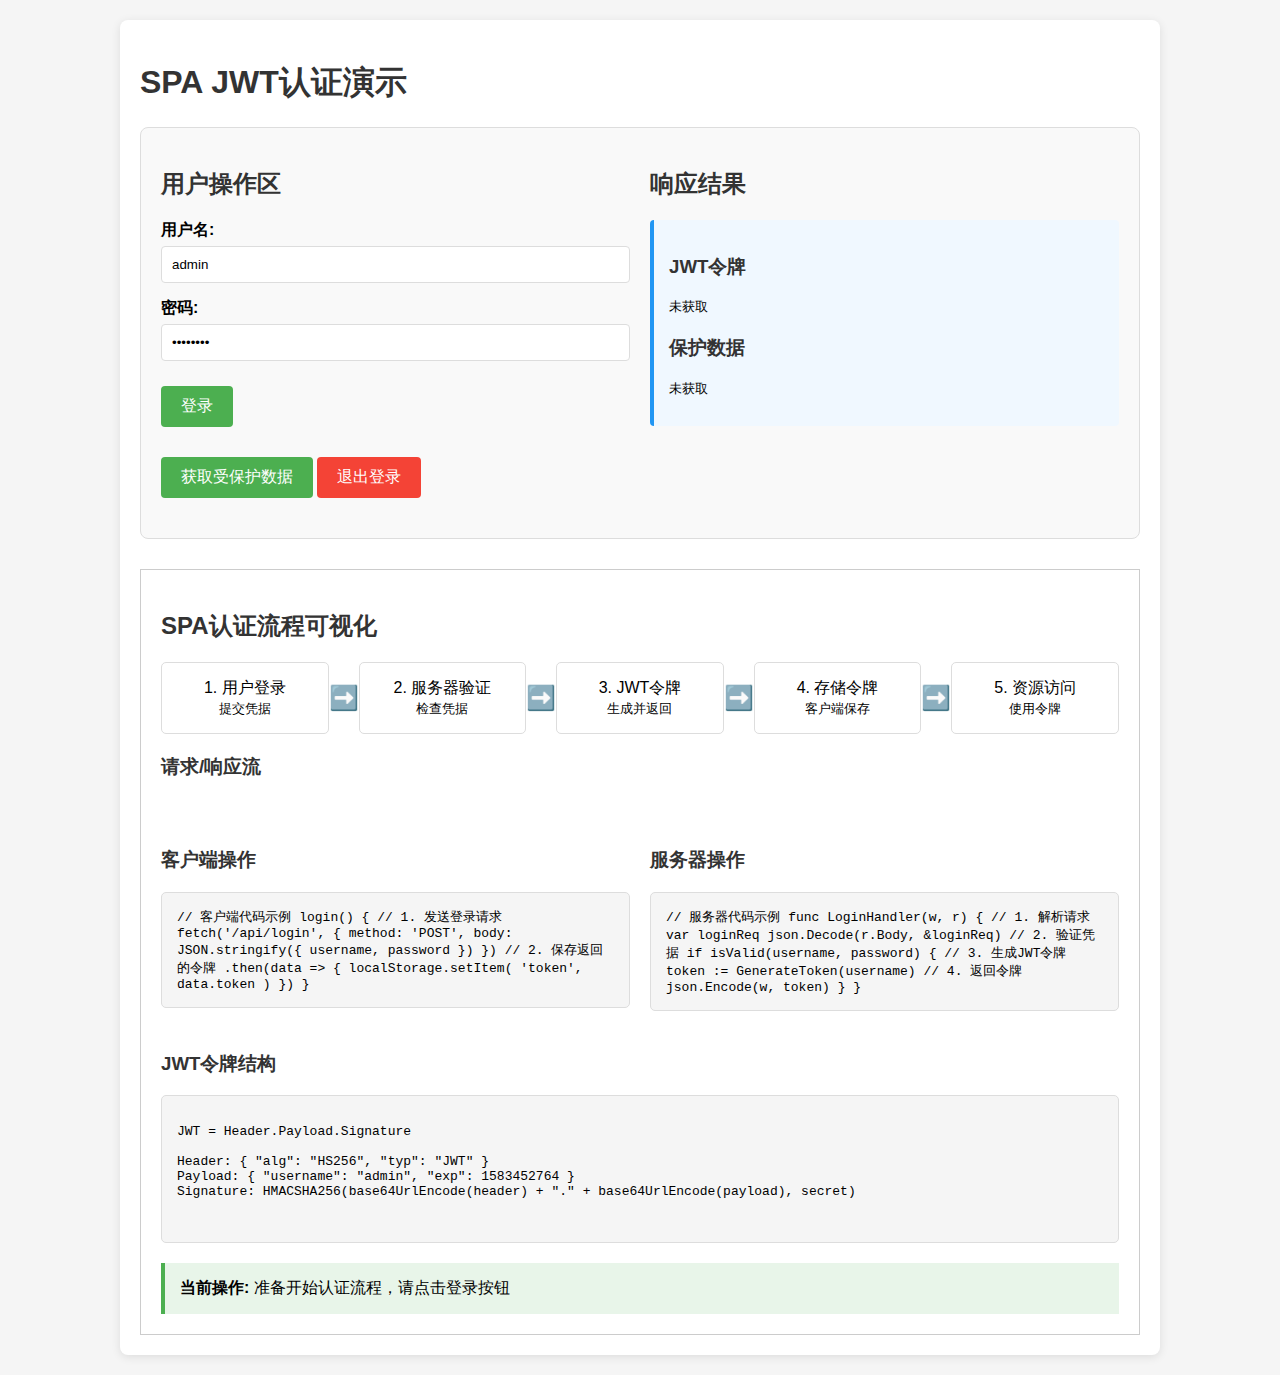
==== client/index.html @ 000b2f27 "readme" ====
<!DOCTYPE html>
<html lang="zh">

<head>
    <meta charset="UTF-8">
    <meta name="viewport" content="width=device-width, initial-scale=1.0">
    <title>SPA 认证演示</title>
    <style>
        body {
            font-family: 'Microsoft YaHei', Arial, sans-serif;
            margin: 0;
            padding: 20px;
            background-color: #f5f5f5;
        }

        .container {
            max-width: 1000px;
            margin: 0 auto;
            background: white;
            padding: 20px;
            border-radius: 8px;
            box-shadow: 0 2px 10px rgba(0, 0, 0, 0.1);
        }

        h1,
        h2,
        h3 {
            color: #333;
        }

        .login-container {
            display: flex;
            margin-bottom: 30px;
            padding: 20px;
            background-color: #f9f9f9;
            border-radius: 8px;
            border: 1px solid #ddd;
        }

        .form-group {
            margin-bottom: 15px;
        }

        label {
            display: block;
            margin-bottom: 5px;
            font-weight: bold;
        }

        input {
            padding: 10px;
            width: 100%;
            border: 1px solid #ddd;
            border-radius: 4px;
            box-sizing: border-box;
        }

        button {
            padding: 10px 20px;
            background-color: #4CAF50;
            color: white;
            border: none;
            border-radius: 4px;
            cursor: pointer;
            font-size: 16px;
            margin-top: 10px;
        }

        button:hover {
            background-color: #45a049;
        }

        .response-container {
            margin-top: 20px;
            padding: 15px;
            background-color: #f0f8ff;
            border-left: 4px solid #2196F3;
            border-radius: 4px;
        }

        pre {
            white-space: pre-wrap;
            word-wrap: break-word;
        }

        .flow-container {
            margin-top: 30px;
            border: 1px solid #ccc;
            padding: 20px;
            background-color: #fff;
        }

        .flow-diagram {
            display: flex;
            align-items: center;
            justify-content: space-between;
            margin-bottom: 20px;
        }

        .flow-step {
            padding: 15px;
            border: 1px solid #ddd;
            border-radius: 5px;
            width: 18%;
            text-align: center;
            transition: all 0.3s ease;
        }

        .flow-step.active {
            background-color: #4CAF50;
            color: white;
            box-shadow: 0 4px 8px rgba(0, 0, 0, 0.1);
            transform: translateY(-5px);
        }

        .flow-arrow {
            font-size: 24px;
        }

        .code-block {
            background-color: #f5f5f5;
            border: 1px solid #ddd;
            border-radius: 5px;
            padding: 15px;
            font-family: monospace;
            overflow: auto;
            max-height: 300px;
            margin-bottom: 20px;
        }

        .request-animation {
            height: 5px;
            background-color: #2196F3;
            width: 0;
            transition: width 0.5s;
        }

        .response-animation {
            height: 5px;
            background-color: #4CAF50;
            width: 0;
            transition: width 0.5s;
        }
    </style>
</head>

<body>
    <div class="container">
        <h1>SPA JWT认证演示</h1>

        <div class="login-container">
            <div style="flex: 1;">
                <h2>用户操作区</h2>
                <form id="loginForm" onsubmit="return login()">
                    <div class="form-group">
                        <label for="username">用户名:</label>
                        <input type="text" id="username" value="admin">
                    </div>
                    <div class="form-group">
                        <label for="password">密码:</label>
                        <input type="password" id="password" value="password">
                    </div>
                    <button type="submit">登录</button>
                </form>

                <div style="margin-top: 20px;">
                    <button type="button" onclick="fetchData()">获取受保护数据</button>
                    <button type="button" onclick="logout()" style="background-color: #f44336;">退出登录</button>
                </div>

                <div id="message" style="margin-top: 20px; color: red;"></div>
            </div>

            <div style="flex: 1; margin-left: 20px;">
                <h2>响应结果</h2>
                <div class="response-container">
                    <h3>JWT令牌</h3>
                    <pre id="token">未获取</pre>

                    <h3>保护数据</h3>
                    <pre id="data">未获取</pre>
                </div>
            </div>
        </div>

        <!-- 可视化流程部分 -->
        <div class="flow-container">
            <h2>SPA认证流程可视化</h2>

            <div class="flow-diagram">
                <div id="step-login" class="flow-step">
                    1. 用户登录<br><small>提交凭据</small>
                </div>
                <div class="flow-arrow">➡️</div>
                <div id="step-verify" class="flow-step">
                    2. 服务器验证<br><small>检查凭据</small>
                </div>
                <div class="flow-arrow">➡️</div>
                <div id="step-token" class="flow-step">
                    3. JWT令牌<br><small>生成并返回</small>
                </div>
                <div class="flow-arrow">➡️</div>
                <div id="step-store" class="flow-step">
                    4. 存储令牌<br><small>客户端保存</small>
                </div>
                <div class="flow-arrow">➡️</div>
                <div id="step-access" class="flow-step">
                    5. 资源访问<br><small>使用令牌</small>
                </div>
            </div>

            <h3>请求/响应流</h3>
            <div id="request-animation" class="request-animation"></div>
            <div id="response-animation" class="response-animation"></div>

            <div style="display: flex; margin: 20px 0;">
                <div style="flex: 1; margin-right: 10px;">
                    <h3>客户端操作</h3>
                    <div id="client-code" class="code-block">
                        // 客户端代码示例
                        login() {
                        // 1. 发送登录请求
                        fetch('/api/login', {
                        method: 'POST',
                        body: JSON.stringify({
                        username, password
                        })
                        })

                        // 2. 保存返回的令牌
                        .then(data => {
                        localStorage.setItem(
                        'token', data.token
                        )
                        })
                        }
                    </div>
                </div>

                <div style="flex: 1; margin-left: 10px;">
                    <h3>服务器操作</h3>
                    <div id="server-code" class="code-block">
                        // 服务器代码示例
                        func LoginHandler(w, r) {
                        // 1. 解析请求
                        var loginReq
                        json.Decode(r.Body, &loginReq)

                        // 2. 验证凭据
                        if isValid(username, password) {
                        // 3. 生成JWT令牌
                        token := GenerateToken(username)

                        // 4. 返回令牌
                        json.Encode(w, token)
                        }
                        }
                    </div>
                </div>
            </div>

            <h3>JWT令牌结构</h3>
            <div class="code-block">
                <pre id="jwt-structure">
JWT = Header.Payload.Signature

Header: { "alg": "HS256", "typ": "JWT" }
Payload: { "username": "admin", "exp": 1583452764 }
Signature: HMACSHA256(base64UrlEncode(header) + "." + base64UrlEncode(payload), secret)
                </pre>
            </div>

            <div id="current-operation"
                style="background-color: #e8f5e9; padding: 15px; border-left: 4px solid #4CAF50; margin-top: 20px;">
                <strong>当前操作:</strong> <span id="operation-text">准备开始认证流程</span>
            </div>
        </div>
    </div>

    <script>
        // 检查是否已登录
        function checkLoginStatus() {
            const token = localStorage.getItem('token');
            if (token) {
                document.getElementById('token').textContent = token;
                updateOperation('已登录，可以获取受保护数据');
            }
        }

        // 登出功能
        function logout() {
            localStorage.removeItem('token');
            document.getElementById('token').textContent = '未获取';
            document.getElementById('data').textContent = '未获取';
            document.getElementById('message').textContent = '已退出登录';
            updateOperation('已退出登录，需要重新认证');
            resetAllSteps();
        }

        function resetAllSteps() {
            const steps = ['step-login', 'step-verify', 'step-token', 'step-store', 'step-access'];
            steps.forEach(step => {
                document.getElementById(step).className = 'flow-step';
            });
        }

        // 高亮当前步骤
        function highlightStep(stepId) {
            const steps = ['step-login', 'step-verify', 'step-token', 'step-store', 'step-access'];

            // 重置所有步骤
            steps.forEach(step => {
                document.getElementById(step).className = 'flow-step';
            });

            // 高亮指定步骤
            document.getElementById(stepId).className = 'flow-step active';
        }

        // 更新操作文本
        function updateOperation(text) {
            document.getElementById('operation-text').textContent = text;
        }

        // 动画展示请求和响应
        function animateRequest() {
            const req = document.getElementById('request-animation');
            req.style.width = '0';
            setTimeout(() => {
                req.style.width = '100%';
            }, 10);
        }

        function animateResponse() {
            const res = document.getElementById('response-animation');
            res.style.width = '0';
            setTimeout(() => {
                res.style.width = '100%';
            }, 10);
        }

        // 更新客户端代码高亮
        function updateClientCode(step) {
            const codeMap = {
                login: `// 客户端代码 - 登录请求
fetch('/api/login', {
  method: 'POST',
  headers: {'Content-Type': 'application/json'},
  body: JSON.stringify({ 
    username: '${document.getElementById('username').value}',
    password: '******'
  })
})`,
                saveToken: `// 客户端代码 - 保存令牌
.then(response => response.json())
.then(data => {
  // 保存令牌到本地存储
  localStorage.setItem('token', data.token);
  console.log('令牌已保存');
})`,
                fetchData: `// 客户端代码 - 使用令牌访问资源
const token = localStorage.getItem('token');

fetch('/api/data', {
  headers: {
    'Authorization': 'Bearer ' + token
  }
})
.then(response => response.json())
.then(data => {
  console.log('接收到受保护数据:', data);
})`
            };

            document.getElementById('client-code').innerHTML = codeMap[step] || '';
        }

        // 更新服务器代码高亮
        function updateServerCode(step) {
            const codeMap = {
                verify: `// 服务器代码 - 处理登录请求
func LoginHandler(w http.ResponseWriter, r *http.Request) {
  var loginReq LoginRequest
  json.Decoder(r.Body).Decode(&loginReq)
  
  // 验证用户名和密码
  if loginReq.Username == "admin" && 
     loginReq.Password == "password" {
    // 验证成功...
  }
}`,
                generateToken: `// 服务器代码 - 生成JWT令牌
token, err := auth.GenerateToken(loginReq.Username)
if err != nil {
  http.Error(w, "生成令牌失败", 500)
  return
}

// 返回令牌给客户端
response := LoginResponse{Token: token}
json.NewEncoder(w).Encode(response)`,
                validateToken: `// 服务器代码 - 验证令牌
func GetDataHandler(w http.ResponseWriter, r *http.Request) {
  // 从请求头获取令牌
  token := r.Header.Get("Authorization")
  token = strings.TrimPrefix(token, "Bearer ")
  
  // 验证令牌
  claims, err := auth.ValidateToken(token)
  if err != nil {
    http.Error(w, "Unauthorized", 401)
    return
  }
  
  // 返回受保护数据
  response := DataResponse{
    Message: "这是受保护的数据",
    Username: claims.Username
  }
  json.NewEncoder(w).Encode(response)
}`
            };

            document.getElementById('server-code').innerHTML = codeMap[step] || '';
        }

        // 更新JWT结构
        function updateJwtStructure(token) {
            if (!token) {
                document.getElementById('jwt-structure').textContent = `
JWT = Header.Payload.Signature

Header: { "alg": "HS256", "typ": "JWT" }
Payload: { "username": "admin", "exp": 1583452764 }
Signature: HMACSHA256(base64UrlEncode(header) + "." + base64UrlEncode(payload), secret)
                `;
                return;
            }

            const parts = token.split('.');
            if (parts.length !== 3) {
                return;
            }

            try {
                const header = JSON.parse(atob(parts[0]));
                const payload = JSON.parse(atob(parts[1]));

                document.getElementById('jwt-structure').textContent = `
JWT = ${parts[0].substr(0, 10)}...${parts[0].substr(-5)}.${parts[1].substr(0, 10)}...${parts[1].substr(-5)}.${parts[2].substr(0, 10)}...${parts[2].substr(-5)}

Header: ${JSON.stringify(header, null, 2)}

Payload: ${JSON.stringify(payload, null, 2)}

Signature: HMACSHA256(base64UrlEncode(header) + "." + base64UrlEncode(payload), secret)
                `;
            } catch (e) {
                console.error('Error parsing JWT:', e);
            }
        }

        // 登录函数
        function login() {
            const username = document.getElementById('username').value;
            const password = document.getElementById('password').value;
            document.getElementById('message').textContent = '';

            // 1. 高亮登录步骤
            highlightStep('step-login');
            updateOperation('发送登录请求中...');
            updateClientCode('login');

            // 显示请求动画
            animateRequest();

            fetch('/api/login', {
                method: 'POST',
                headers: {
                    'Content-Type': 'application/json'
                },
                body: JSON.stringify({ username, password })
            })
                .then(response => {
                    if (!response.ok) {
                        throw new Error('登录失败：' + response.status);
                    }
                    // 2. 高亮验证步骤
                    highlightStep('step-verify');
                    updateOperation('服务器验证用户名和密码...');
                    updateServerCode('verify');
                    return response.json();
                })
                .then(data => {
                    // 3. 高亮令牌步骤
                    highlightStep('step-token');
                    updateOperation('服务器已生成JWT令牌并返回');
                    updateServerCode('generateToken');

                    // 显示响应动画
                    animateResponse();

                    // 4. 高亮存储步骤
                    setTimeout(() => {
                        document.getElementById('token').textContent = data.token;
                        localStorage.setItem('token', data.token);
                        highlightStep('step-store');
                        updateOperation('客户端存储令牌到本地存储');
                        updateClientCode('saveToken');
                        updateJwtStructure(data.token);
                    }, 1000);
                })
                .catch(error => {
                    document.getElementById('message').textContent = error;
                    updateOperation('登录失败: ' + error);
                    console.error('登录错误:', error);
                });

            return false; // 防止表单默认提交
        }

        // 获取保护数据函数
        function fetchData() {
            document.getElementById('message').textContent = '';
            const token = localStorage.getItem('token');
            if (!token) {
                document.getElementById('data').textContent = '请先登录';
                document.getElementById('message').textContent = '请先登录获取令牌';
                updateOperation('错误: 没有令牌，请先登录');
                return;
            }

            // 5. 高亮访问步骤
            highlightStep('step-access');
            updateOperation('使用令牌请求受保护资源...');
            updateClientCode('fetchData');

            // 显示请求动画
            animateRequest();

            fetch('/api/data', {
                headers: {
                    'Authorization': 'Bearer ' + token
                }
            })
                .then(response => {
                    if (!response.ok) {
                        throw new Error('获取数据失败：' + response.status);
                    }
                    updateServerCode('validateToken');
                    return response.json();
                })
                .then(data => {
                    document.getElementById('data').textContent = JSON.stringify(data, null, 2);

                    // 显示响应动画
                    animateResponse();
                    updateOperation('成功获取受保护数据');
                })
                .catch(error => {
                    document.getElementById('data').textContent = '获取数据失败';
                    document.getElementById('message').textContent = error;
                    updateOperation('获取数据失败: ' + error);
                    console.error('获取数据错误:', error);
                });
        }

        // 初始化
        document.addEventListener('DOMContentLoaded', function () {
            updateOperation('准备开始认证流程，请点击登录按钮');
            checkLoginStatus();
        });
    </script>
</body>

</html>
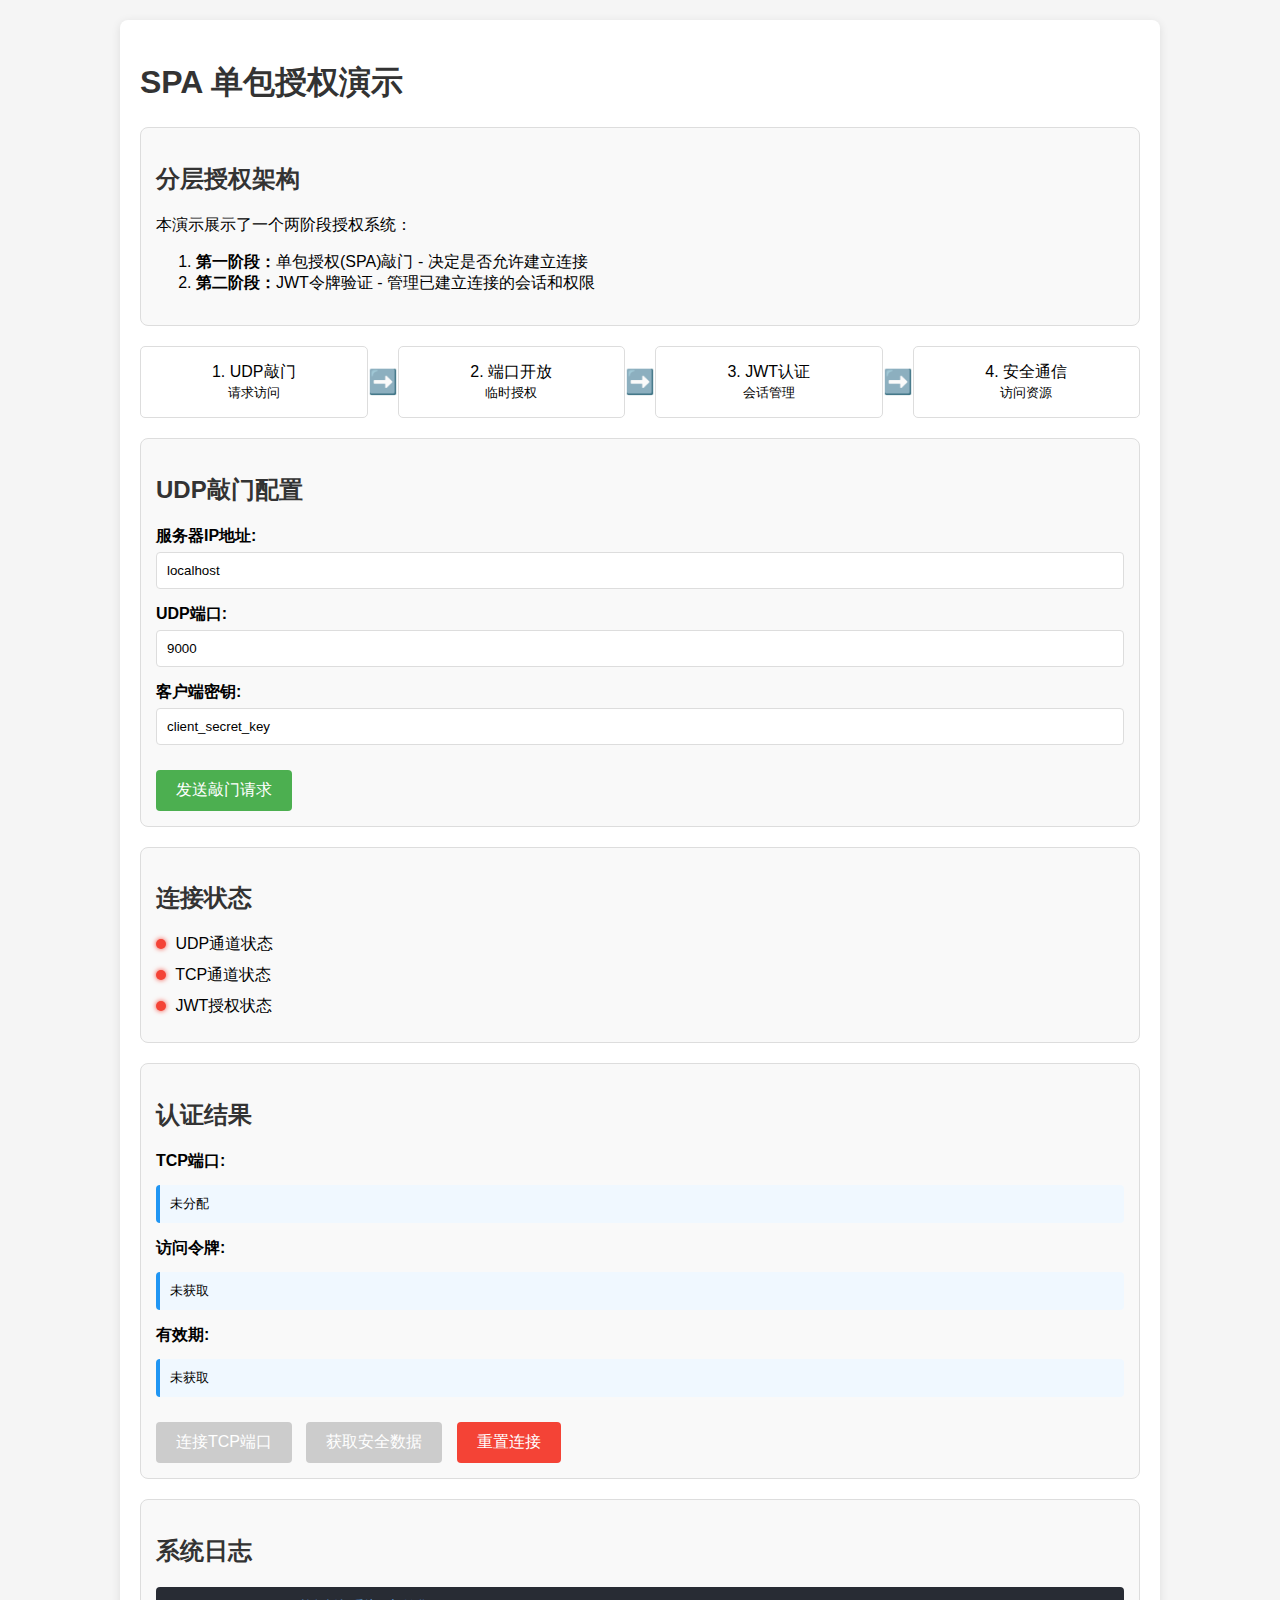
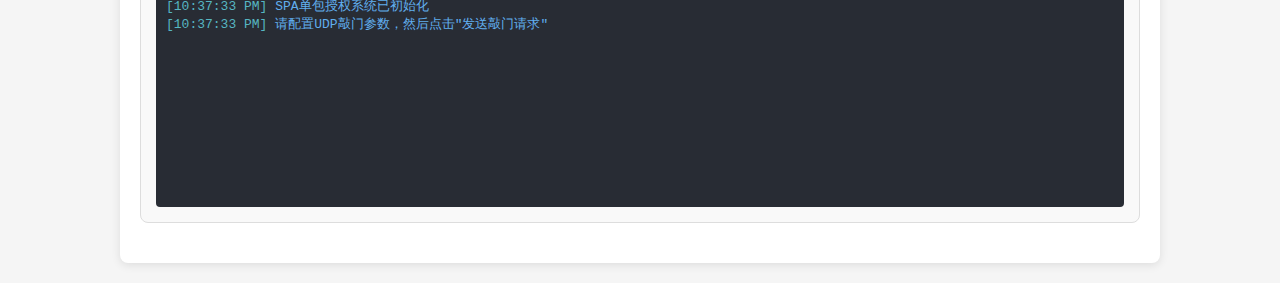
==== commit 51231262: "修改结构" ====
--- a/client/index.html
+++ b/client/index.html
@@ -1,576 +1,462 @@
-<!DOCTYPE html>
-<html lang="zh">
-
-<head>
-    <meta charset="UTF-8">
-    <meta name="viewport" content="width=device-width, initial-scale=1.0">
-    <title>SPA 认证演示</title>
-    <style>
-        body {
-            font-family: 'Microsoft YaHei', Arial, sans-serif;
-            margin: 0;
-            padding: 20px;
-            background-color: #f5f5f5;
-        }
-
-        .container {
-            max-width: 1000px;
-            margin: 0 auto;
-            background: white;
-            padding: 20px;
-            border-radius: 8px;
-            box-shadow: 0 2px 10px rgba(0, 0, 0, 0.1);
-        }
-
-        h1,
-        h2,
-        h3 {
-            color: #333;
-        }
-
-        .login-container {
-            display: flex;
-            margin-bottom: 30px;
-            padding: 20px;
-            background-color: #f9f9f9;
-            border-radius: 8px;
-            border: 1px solid #ddd;
-        }
-
-        .form-group {
-            margin-bottom: 15px;
-        }
-
-        label {
-            display: block;
-            margin-bottom: 5px;
-            font-weight: bold;
-        }
-
-        input {
-            padding: 10px;
-            width: 100%;
-            border: 1px solid #ddd;
-            border-radius: 4px;
-            box-sizing: border-box;
-        }
-
-        button {
-            padding: 10px 20px;
-            background-color: #4CAF50;
-            color: white;
-            border: none;
-            border-radius: 4px;
-            cursor: pointer;
-            font-size: 16px;
-            margin-top: 10px;
-        }
-
-        button:hover {
-            background-color: #45a049;
-        }
-
-        .response-container {
-            margin-top: 20px;
-            padding: 15px;
-            background-color: #f0f8ff;
-            border-left: 4px solid #2196F3;
-            border-radius: 4px;
-        }
-
-        pre {
-            white-space: pre-wrap;
-            word-wrap: break-word;
-        }
-
-        .flow-container {
-            margin-top: 30px;
-            border: 1px solid #ccc;
-            padding: 20px;
-            background-color: #fff;
-        }
-
-        .flow-diagram {
-            display: flex;
-            align-items: center;
-            justify-content: space-between;
-            margin-bottom: 20px;
-        }
-
-        .flow-step {
-            padding: 15px;
-            border: 1px solid #ddd;
-            border-radius: 5px;
-            width: 18%;
-            text-align: center;
-            transition: all 0.3s ease;
-        }
-
-        .flow-step.active {
-            background-color: #4CAF50;
-            color: white;
-            box-shadow: 0 4px 8px rgba(0, 0, 0, 0.1);
-            transform: translateY(-5px);
-        }
-
-        .flow-arrow {
-            font-size: 24px;
-        }
-
-        .code-block {
-            background-color: #f5f5f5;
-            border: 1px solid #ddd;
-            border-radius: 5px;
-            padding: 15px;
-            font-family: monospace;
-            overflow: auto;
-            max-height: 300px;
-            margin-bottom: 20px;
-        }
-
-        .request-animation {
-            height: 5px;
-            background-color: #2196F3;
-            width: 0;
-            transition: width 0.5s;
-        }
-
-        .response-animation {
-            height: 5px;
-            background-color: #4CAF50;
-            width: 0;
-            transition: width 0.5s;
-        }
-    </style>
-</head>
-
-<body>
-    <div class="container">
-        <h1>SPA JWT认证演示</h1>
-
-        <div class="login-container">
-            <div style="flex: 1;">
-                <h2>用户操作区</h2>
-                <form id="loginForm" onsubmit="return login()">
-                    <div class="form-group">
-                        <label for="username">用户名:</label>
-                        <input type="text" id="username" value="admin">
-                    </div>
-                    <div class="form-group">
-                        <label for="password">密码:</label>
-                        <input type="password" id="password" value="password">
-                    </div>
-                    <button type="submit">登录</button>
-                </form>
-
-                <div style="margin-top: 20px;">
-                    <button type="button" onclick="fetchData()">获取受保护数据</button>
-                    <button type="button" onclick="logout()" style="background-color: #f44336;">退出登录</button>
-                </div>
-
-                <div id="message" style="margin-top: 20px; color: red;"></div>
-            </div>
-
-            <div style="flex: 1; margin-left: 20px;">
-                <h2>响应结果</h2>
-                <div class="response-container">
-                    <h3>JWT令牌</h3>
-                    <pre id="token">未获取</pre>
-
-                    <h3>保护数据</h3>
-                    <pre id="data">未获取</pre>
-                </div>
-            </div>
-        </div>
-
-        <!-- 可视化流程部分 -->
-        <div class="flow-container">
-            <h2>SPA认证流程可视化</h2>
-
-            <div class="flow-diagram">
-                <div id="step-login" class="flow-step">
-                    1. 用户登录<br><small>提交凭据</small>
-                </div>
-                <div class="flow-arrow">➡️</div>
-                <div id="step-verify" class="flow-step">
-                    2. 服务器验证<br><small>检查凭据</small>
-                </div>
-                <div class="flow-arrow">➡️</div>
-                <div id="step-token" class="flow-step">
-                    3. JWT令牌<br><small>生成并返回</small>
-                </div>
-                <div class="flow-arrow">➡️</div>
-                <div id="step-store" class="flow-step">
-                    4. 存储令牌<br><small>客户端保存</small>
-                </div>
-                <div class="flow-arrow">➡️</div>
-                <div id="step-access" class="flow-step">
-                    5. 资源访问<br><small>使用令牌</small>
-                </div>
-            </div>
-
-            <h3>请求/响应流</h3>
-            <div id="request-animation" class="request-animation"></div>
-            <div id="response-animation" class="response-animation"></div>
-
-            <div style="display: flex; margin: 20px 0;">
-                <div style="flex: 1; margin-right: 10px;">
-                    <h3>客户端操作</h3>
-                    <div id="client-code" class="code-block">
-                        // 客户端代码示例
-                        login() {
-                        // 1. 发送登录请求
-                        fetch('/api/login', {
-                        method: 'POST',
-                        body: JSON.stringify({
-                        username, password
-                        })
-                        })
-
-                        // 2. 保存返回的令牌
-                        .then(data => {
-                        localStorage.setItem(
-                        'token', data.token
-                        )
-                        })
-                        }
-                    </div>
-                </div>
-
-                <div style="flex: 1; margin-left: 10px;">
-                    <h3>服务器操作</h3>
-                    <div id="server-code" class="code-block">
-                        // 服务器代码示例
-                        func LoginHandler(w, r) {
-                        // 1. 解析请求
-                        var loginReq
-                        json.Decode(r.Body, &loginReq)
-
-                        // 2. 验证凭据
-                        if isValid(username, password) {
-                        // 3. 生成JWT令牌
-                        token := GenerateToken(username)
-
-                        // 4. 返回令牌
-                        json.Encode(w, token)
-                        }
-                        }
-                    </div>
-                </div>
-            </div>
-
-            <h3>JWT令牌结构</h3>
-            <div class="code-block">
-                <pre id="jwt-structure">
-JWT = Header.Payload.Signature
-
-Header: { "alg": "HS256", "typ": "JWT" }
-Payload: { "username": "admin", "exp": 1583452764 }
-Signature: HMACSHA256(base64UrlEncode(header) + "." + base64UrlEncode(payload), secret)
-                </pre>
-            </div>
-
-            <div id="current-operation"
-                style="background-color: #e8f5e9; padding: 15px; border-left: 4px solid #4CAF50; margin-top: 20px;">
-                <strong>当前操作:</strong> <span id="operation-text">准备开始认证流程</span>
-            </div>
-        </div>
-    </div>
-
-    <script>
-        // 检查是否已登录
-        function checkLoginStatus() {
-            const token = localStorage.getItem('token');
-            if (token) {
-                document.getElementById('token').textContent = token;
-                updateOperation('已登录，可以获取受保护数据');
-            }
-        }
-
-        // 登出功能
-        function logout() {
-            localStorage.removeItem('token');
-            document.getElementById('token').textContent = '未获取';
-            document.getElementById('data').textContent = '未获取';
-            document.getElementById('message').textContent = '已退出登录';
-            updateOperation('已退出登录，需要重新认证');
-            resetAllSteps();
-        }
-
-        function resetAllSteps() {
-            const steps = ['step-login', 'step-verify', 'step-token', 'step-store', 'step-access'];
-            steps.forEach(step => {
-                document.getElementById(step).className = 'flow-step';
-            });
-        }
-
-        // 高亮当前步骤
-        function highlightStep(stepId) {
-            const steps = ['step-login', 'step-verify', 'step-token', 'step-store', 'step-access'];
-
-            // 重置所有步骤
-            steps.forEach(step => {
-                document.getElementById(step).className = 'flow-step';
-            });
-
-            // 高亮指定步骤
-            document.getElementById(stepId).className = 'flow-step active';
-        }
-
-        // 更新操作文本
-        function updateOperation(text) {
-            document.getElementById('operation-text').textContent = text;
-        }
-
-        // 动画展示请求和响应
-        function animateRequest() {
-            const req = document.getElementById('request-animation');
-            req.style.width = '0';
-            setTimeout(() => {
-                req.style.width = '100%';
-            }, 10);
-        }
-
-        function animateResponse() {
-            const res = document.getElementById('response-animation');
-            res.style.width = '0';
-            setTimeout(() => {
-                res.style.width = '100%';
-            }, 10);
-        }
-
-        // 更新客户端代码高亮
-        function updateClientCode(step) {
-            const codeMap = {
-                login: `// 客户端代码 - 登录请求
-fetch('/api/login', {
-  method: 'POST',
-  headers: {'Content-Type': 'application/json'},
-  body: JSON.stringify({ 
-    username: '${document.getElementById('username').value}',
-    password: '******'
-  })
-})`,
-                saveToken: `// 客户端代码 - 保存令牌
-.then(response => response.json())
-.then(data => {
-  // 保存令牌到本地存储
-  localStorage.setItem('token', data.token);
-  console.log('令牌已保存');
-})`,
-                fetchData: `// 客户端代码 - 使用令牌访问资源
-const token = localStorage.getItem('token');
-
-fetch('/api/data', {
-  headers: {
-    'Authorization': 'Bearer ' + token
-  }
-})
-.then(response => response.json())
-.then(data => {
-  console.log('接收到受保护数据:', data);
-})`
-            };
-
-            document.getElementById('client-code').innerHTML = codeMap[step] || '';
-        }
-
-        // 更新服务器代码高亮
-        function updateServerCode(step) {
-            const codeMap = {
-                verify: `// 服务器代码 - 处理登录请求
-func LoginHandler(w http.ResponseWriter, r *http.Request) {
-  var loginReq LoginRequest
-  json.Decoder(r.Body).Decode(&loginReq)
-  
-  // 验证用户名和密码
-  if loginReq.Username == "admin" && 
-     loginReq.Password == "password" {
-    // 验证成功...
-  }
-}`,
-                generateToken: `// 服务器代码 - 生成JWT令牌
-token, err := auth.GenerateToken(loginReq.Username)
-if err != nil {
-  http.Error(w, "生成令牌失败", 500)
-  return
-}
-
-// 返回令牌给客户端
-response := LoginResponse{Token: token}
-json.NewEncoder(w).Encode(response)`,
-                validateToken: `// 服务器代码 - 验证令牌
-func GetDataHandler(w http.ResponseWriter, r *http.Request) {
-  // 从请求头获取令牌
-  token := r.Header.Get("Authorization")
-  token = strings.TrimPrefix(token, "Bearer ")
-  
-  // 验证令牌
-  claims, err := auth.ValidateToken(token)
-  if err != nil {
-    http.Error(w, "Unauthorized", 401)
-    return
-  }
-  
-  // 返回受保护数据
-  response := DataResponse{
-    Message: "这是受保护的数据",
-    Username: claims.Username
-  }
-  json.NewEncoder(w).Encode(response)
-}`
-            };
-
-            document.getElementById('server-code').innerHTML = codeMap[step] || '';
-        }
-
-        // 更新JWT结构
-        function updateJwtStructure(token) {
-            if (!token) {
-                document.getElementById('jwt-structure').textContent = `
-JWT = Header.Payload.Signature
-
-Header: { "alg": "HS256", "typ": "JWT" }
-Payload: { "username": "admin", "exp": 1583452764 }
-Signature: HMACSHA256(base64UrlEncode(header) + "." + base64UrlEncode(payload), secret)
-                `;
-                return;
-            }
-
-            const parts = token.split('.');
-            if (parts.length !== 3) {
-                return;
-            }
-
-            try {
-                const header = JSON.parse(atob(parts[0]));
-                const payload = JSON.parse(atob(parts[1]));
-
-                document.getElementById('jwt-structure').textContent = `
-JWT = ${parts[0].substr(0, 10)}...${parts[0].substr(-5)}.${parts[1].substr(0, 10)}...${parts[1].substr(-5)}.${parts[2].substr(0, 10)}...${parts[2].substr(-5)}
-
-Header: ${JSON.stringify(header, null, 2)}
-
-Payload: ${JSON.stringify(payload, null, 2)}
-
-Signature: HMACSHA256(base64UrlEncode(header) + "." + base64UrlEncode(payload), secret)
-                `;
-            } catch (e) {
-                console.error('Error parsing JWT:', e);
-            }
-        }
-
-        // 登录函数
-        function login() {
-            const username = document.getElementById('username').value;
-            const password = document.getElementById('password').value;
-            document.getElementById('message').textContent = '';
-
-            // 1. 高亮登录步骤
-            highlightStep('step-login');
-            updateOperation('发送登录请求中...');
-            updateClientCode('login');
-
-            // 显示请求动画
-            animateRequest();
-
-            fetch('/api/login', {
-                method: 'POST',
-                headers: {
-                    'Content-Type': 'application/json'
-                },
-                body: JSON.stringify({ username, password })
-            })
-                .then(response => {
-                    if (!response.ok) {
-                        throw new Error('登录失败：' + response.status);
-                    }
-                    // 2. 高亮验证步骤
-                    highlightStep('step-verify');
-                    updateOperation('服务器验证用户名和密码...');
-                    updateServerCode('verify');
-                    return response.json();
-                })
-                .then(data => {
-                    // 3. 高亮令牌步骤
-                    highlightStep('step-token');
-                    updateOperation('服务器已生成JWT令牌并返回');
-                    updateServerCode('generateToken');
-
-                    // 显示响应动画
-                    animateResponse();
-
-                    // 4. 高亮存储步骤
-                    setTimeout(() => {
-                        document.getElementById('token').textContent = data.token;
-                        localStorage.setItem('token', data.token);
-                        highlightStep('step-store');
-                        updateOperation('客户端存储令牌到本地存储');
-                        updateClientCode('saveToken');
-                        updateJwtStructure(data.token);
-                    }, 1000);
-                })
-                .catch(error => {
-                    document.getElementById('message').textContent = error;
-                    updateOperation('登录失败: ' + error);
-                    console.error('登录错误:', error);
-                });
-
-            return false; // 防止表单默认提交
-        }
-
-        // 获取保护数据函数
-        function fetchData() {
-            document.getElementById('message').textContent = '';
-            const token = localStorage.getItem('token');
-            if (!token) {
-                document.getElementById('data').textContent = '请先登录';
-                document.getElementById('message').textContent = '请先登录获取令牌';
-                updateOperation('错误: 没有令牌，请先登录');
-                return;
-            }
-
-            // 5. 高亮访问步骤
-            highlightStep('step-access');
-            updateOperation('使用令牌请求受保护资源...');
-            updateClientCode('fetchData');
-
-            // 显示请求动画
-            animateRequest();
-
-            fetch('/api/data', {
-                headers: {
-                    'Authorization': 'Bearer ' + token
-                }
-            })
-                .then(response => {
-                    if (!response.ok) {
-                        throw new Error('获取数据失败：' + response.status);
-                    }
-                    updateServerCode('validateToken');
-                    return response.json();
-                })
-                .then(data => {
-                    document.getElementById('data').textContent = JSON.stringify(data, null, 2);
-
-                    // 显示响应动画
-                    animateResponse();
-                    updateOperation('成功获取受保护数据');
-                })
-                .catch(error => {
-                    document.getElementById('data').textContent = '获取数据失败';
-                    document.getElementById('message').textContent = error;
-                    updateOperation('获取数据失败: ' + error);
-                    console.error('获取数据错误:', error);
-                });
-        }
-
-        // 初始化
-        document.addEventListener('DOMContentLoaded', function () {
-            updateOperation('准备开始认证流程，请点击登录按钮');
-            checkLoginStatus();
-        });
-    </script>
-</body>
-
+<!DOCTYPE html>
+<html lang="zh">
+
+<head>
+    <meta charset="UTF-8">
+    <meta name="viewport" content="width=device-width, initial-scale=1.0">
+    <title>SPA 单包授权演示</title>
+    <style>
+        body {
+            font-family: 'Microsoft YaHei', Arial, sans-serif;
+            margin: 0;
+            padding: 20px;
+            background-color: #f5f5f5;
+        }
+
+        .container {
+            max-width: 1000px;
+            margin: 0 auto;
+            background: white;
+            padding: 20px;
+            border-radius: 8px;
+            box-shadow: 0 2px 10px rgba(0, 0, 0, 0.1);
+        }
+
+        h1,
+        h2,
+        h3 {
+            color: #333;
+        }
+
+        .panel {
+            margin-bottom: 20px;
+            padding: 15px;
+            border-radius: 8px;
+            background-color: #f9f9f9;
+            border: 1px solid #ddd;
+        }
+
+        .form-group {
+            margin-bottom: 15px;
+        }
+
+        label {
+            display: block;
+            margin-bottom: 5px;
+            font-weight: bold;
+        }
+
+        input,
+        select {
+            padding: 10px;
+            width: 100%;
+            border: 1px solid #ddd;
+            border-radius: 4px;
+            box-sizing: border-box;
+        }
+
+        button {
+            padding: 10px 20px;
+            background-color: #4CAF50;
+            color: white;
+            border: none;
+            border-radius: 4px;
+            cursor: pointer;
+            font-size: 16px;
+            margin-top: 10px;
+            margin-right: 10px;
+        }
+
+        button:hover {
+            background-color: #45a049;
+        }
+
+        button:disabled {
+            background-color: #cccccc;
+            cursor: not-allowed;
+        }
+
+        pre {
+            background-color: #f0f8ff;
+            border-left: 4px solid #2196F3;
+            padding: 10px;
+            border-radius: 4px;
+            white-space: pre-wrap;
+            word-wrap: break-word;
+        }
+
+        .log-container {
+            height: 200px;
+            overflow-y: auto;
+            background-color: #282c34;
+            color: #abb2bf;
+            font-family: monospace;
+            padding: 10px;
+            border-radius: 4px;
+        }
+
+        .network-indicator {
+            height: 10px;
+            width: 10px;
+            border-radius: 50%;
+            display: inline-block;
+            margin-right: 5px;
+        }
+
+        .network-active {
+            background-color: #4CAF50;
+            box-shadow: 0 0 5px #4CAF50;
+        }
+
+        .network-inactive {
+            background-color: #f44336;
+            box-shadow: 0 0 5px #f44336;
+        }
+
+        .flow-diagram {
+            display: flex;
+            align-items: center;
+            justify-content: space-between;
+            margin: 20px 0;
+        }
+
+        .flow-step {
+            padding: 15px;
+            border: 1px solid #ddd;
+            border-radius: 5px;
+            width: 22%;
+            text-align: center;
+            transition: all 0.3s ease;
+        }
+
+        .flow-step.active {
+            background-color: #4CAF50;
+            color: white;
+            box-shadow: 0 4px 8px rgba(0, 0, 0, 0.1);
+            transform: translateY(-5px);
+        }
+
+        .flow-arrow {
+            font-size: 24px;
+        }
+    </style>
+</head>
+
+<body>
+    <div class="container">
+        <h1>SPA 单包授权演示</h1>
+
+        <div class="panel">
+            <h2>分层授权架构</h2>
+            <p>本演示展示了一个两阶段授权系统：</p>
+            <ol>
+                <li><strong>第一阶段：</strong>单包授权(SPA)敲门 - 决定是否允许建立连接</li>
+                <li><strong>第二阶段：</strong>JWT令牌验证 - 管理已建立连接的会话和权限</li>
+            </ol>
+        </div>
+
+        <div class="flow-diagram">
+            <div id="step-udp" class="flow-step">
+                1. UDP敲门<br><small>请求访问</small>
+            </div>
+            <div class="flow-arrow">➡️</div>
+            <div id="step-port" class="flow-step">
+                2. 端口开放<br><small>临时授权</small>
+            </div>
+            <div class="flow-arrow">➡️</div>
+            <div id="step-jwt" class="flow-step">
+                3. JWT认证<br><small>会话管理</small>
+            </div>
+            <div class="flow-arrow">➡️</div>
+            <div id="step-secure" class="flow-step">
+                4. 安全通信<br><small>访问资源</small>
+            </div>
+        </div>
+
+        <div class="panel">
+            <h2>UDP敲门配置</h2>
+            <div class="form-group">
+                <label for="udp-ip">服务器IP地址:</label>
+                <input type="text" id="udp-ip" value="localhost">
+            </div>
+            <div class="form-group">
+                <label for="udp-port">UDP端口:</label>
+                <input type="number" id="udp-port" value="9000">
+            </div>
+            <div class="form-group">
+                <label for="client-key">客户端密钥:</label>
+                <input type="text" id="client-key" value="client_secret_key">
+            </div>
+            <button id="send-knock" onclick="sendKnockRequest()">发送敲门请求</button>
+        </div>
+
+        <div class="panel">
+            <h2>连接状态</h2>
+            <div style="margin-bottom: 10px;">
+                <div class="network-indicator network-inactive" id="udp-status"></div>
+                <span>UDP通道状态</span>
+            </div>
+            <div style="margin-bottom: 10px;">
+                <div class="network-indicator network-inactive" id="tcp-status"></div>
+                <span>TCP通道状态</span>
+            </div>
+            <div style="margin-bottom: 10px;">
+                <div class="network-indicator network-inactive" id="jwt-status"></div>
+                <span>JWT授权状态</span>
+            </div>
+        </div>
+
+        <div class="panel">
+            <h2>认证结果</h2>
+            <div class="form-group">
+                <label>TCP端口:</label>
+                <pre id="tcp-port">未分配</pre>
+            </div>
+            <div class="form-group">
+                <label>访问令牌:</label>
+                <pre id="access-token">未获取</pre>
+            </div>
+            <div class="form-group">
+                <label>有效期:</label>
+                <pre id="token-expiry">未获取</pre>
+            </div>
+            <button id="connect-btn" onclick="connectToTcpPort()" disabled>连接TCP端口</button>
+            <button id="fetch-data-btn" onclick="fetchSecureData()" disabled>获取安全数据</button>
+            <button id="reset-btn" onclick="resetConnection()" style="background-color: #f44336;">重置连接</button>
+        </div>
+
+        <div class="panel">
+            <h2>系统日志</h2>
+            <div class="log-container" id="system-log"></div>
+        </div>
+    </div>
+
+    <script>
+        // 全局变量
+        let tcpPort = null;
+        let accessToken = null;
+        let tokenExpiry = null;
+
+        // 添加日志
+        function addLog(message, type = 'info') {
+            const log = document.getElementById('system-log');
+            const now = new Date().toLocaleTimeString();
+            let color = '#abb2bf';
+
+            if (type === 'success') color = '#98c379';
+            if (type === 'error') color = '#e06c75';
+            if (type === 'warn') color = '#e5c07b';
+            if (type === 'system') color = '#61afef';
+
+            const logItem = document.createElement('div');
+            logItem.innerHTML = `<span style="color: #56b6c2">[${now}]</span> <span style="color: ${color}">${message}</span>`;
+            log.appendChild(logItem);
+            log.scrollTop = log.scrollHeight;
+        }
+
+        // 高亮当前步骤
+        function highlightStep(stepId) {
+            const steps = ['step-udp', 'step-port', 'step-jwt', 'step-secure'];
+            steps.forEach(step => {
+                document.getElementById(step).className = 'flow-step';
+            });
+
+            if (stepId) {
+                document.getElementById(stepId).className = 'flow-step active';
+            }
+        }
+
+        // 设置网络指示器状态
+        function setNetworkStatus(id, active) {
+            const indicator = document.getElementById(id);
+            if (active) {
+                indicator.className = 'network-indicator network-active';
+            } else {
+                indicator.className = 'network-indicator network-inactive';
+            }
+        }
+
+        // 发送UDP敲门请求
+        function sendKnockRequest() {
+            highlightStep('step-udp');
+            addLog('准备发送UDP敲门请求...', 'system');
+
+            const ip = document.getElementById('udp-ip').value;
+            const port = document.getElementById('udp-port').value;
+            const clientKey = document.getElementById('client-key').value;
+
+            if (!ip || !port || !clientKey) {
+                addLog('请填写所有UDP敲门配置字段', 'error');
+                return;
+            }
+
+            addLog(`发送UDP敲门数据包到 ${ip}:${port}...`);
+
+            // 将UDP状态设置为活跃
+            setNetworkStatus('udp-status', true);
+            addLog('UDP通道已激活', 'success');
+
+            // 发送模拟UDP请求到服务器的SPA接口
+            fetch('/api/spa/knock', {
+                method: 'POST',
+                headers: {
+                    'Content-Type': 'application/json'
+                },
+                body: JSON.stringify({
+                    client_key: clientKey,
+                    client_ip: '模拟客户端IP',
+                    timestamp: Date.now()
+                })
+            })
+                .then(response => {
+                    if (!response.ok) {
+                        throw new Error('敲门请求被拒绝');
+                    }
+                    return response.json();
+                })
+                .then(data => {
+                    addLog('收到服务器响应', 'success');
+                    addLog(`分配的TCP端口: ${data.port}`, 'success');
+
+                    // UDP通道现在可以关闭
+                    setTimeout(() => {
+                        setNetworkStatus('udp-status', false);
+                        addLog('UDP通道已关闭（敲门完成）', 'system');
+                    }, 2000); // 延迟2秒关闭，以便用户看到状态变化
+
+                    // 更新界面显示
+                    tcpPort = data.port;
+                    document.getElementById('tcp-port').textContent = tcpPort;
+                    highlightStep('step-port');
+
+                    // 启用TCP连接按钮
+                    document.getElementById('connect-btn').disabled = false;
+
+                    // 添加超时信息
+                    addLog(`端口授权有效期: ${data.expires_in}秒`, 'warn');
+                    addLog('请尽快连接到TCP端口', 'warn');
+                })
+                .catch(error => {
+                    addLog(`敲门失败: ${error.message}`, 'error');
+                    setNetworkStatus('udp-status', false);
+                });
+
+        }
+
+        // 连接到TCP端口
+        function connectToTcpPort() {
+            if (!tcpPort) {
+                addLog('没有可用的TCP端口', 'error');
+                return;
+            }
+
+            addLog(`连接到TCP端口 ${tcpPort}...`, 'system');
+            setNetworkStatus('tcp-status', true);
+
+            // 连接到TCP端口并请求JWT令牌
+            fetch(`/api/auth/connect?port=${tcpPort}`, {
+                method: 'POST',
+                headers: {
+                    'Content-Type': 'application/json'
+                },
+                body: JSON.stringify({
+                    client_key: document.getElementById('client-key').value
+                })
+            })
+                .then(response => {
+                    if (!response.ok) {
+                        throw new Error('TCP连接被拒绝');
+                    }
+                    return response.json();
+                })
+                .then(data => {
+                    addLog('TCP连接成功', 'success');
+                    addLog('获取JWT令牌...', 'system');
+
+                    // 更新界面显示
+                    accessToken = data.token;
+                    tokenExpiry = new Date(data.expires_at * 1000).toLocaleString();
+
+                    document.getElementById('access-token').textContent = accessToken;
+                    document.getElementById('token-expiry').textContent = tokenExpiry;
+
+                    highlightStep('step-jwt');
+                    setNetworkStatus('jwt-status', true);
+
+                    // 启用获取数据按钮
+                    document.getElementById('fetch-data-btn').disabled = false;
+
+                    addLog('JWT令牌已获取，可以开始安全通信', 'success');
+                })
+                .catch(error => {
+                    addLog(`TCP连接或JWT获取失败: ${error.message}`, 'error');
+                    setNetworkStatus('tcp-status', false);
+                });
+        }
+
+        // 获取安全数据
+        function fetchSecureData() {
+            if (!accessToken) {
+                addLog('没有JWT令牌，无法获取数据', 'error');
+                return;
+            }
+
+            addLog('使用JWT令牌请求安全数据...', 'system');
+            highlightStep('step-secure');
+
+            fetch('/api/secure/data', {
+                headers: {
+                    'Authorization': `Bearer ${accessToken}`
+                }
+            })
+                .then(response => {
+                    if (!response.ok) {
+                        throw new Error('访问被拒绝');
+                    }
+                    return response.json();
+                })
+                .then(data => {
+                    addLog('成功获取安全数据', 'success');
+                    addLog(`数据内容: ${JSON.stringify(data)}`, 'success');
+                })
+                .catch(error => {
+                    addLog(`获取数据失败: ${error.message}`, 'error');
+                });
+        }
+
+        // 重置连接
+        function resetConnection() {
+            // 重置所有状态
+            tcpPort = null;
+            accessToken = null;
+            tokenExpiry = null;
+
+            // 更新UI
+            document.getElementById('tcp-port').textContent = '未分配';
+            document.getElementById('access-token').textContent = '未获取';
+            document.getElementById('token-expiry').textContent = '未获取';
+
+            // 禁用按钮
+            document.getElementById('connect-btn').disabled = true;
+            document.getElementById('fetch-data-btn').disabled = true;
+
+            // 重置指示器
+            setNetworkStatus('udp-status', false);
+            setNetworkStatus('tcp-status', false);
+            setNetworkStatus('jwt-status', false);
+
+            // 重置流程高亮
+            highlightStep(null);
+
+            addLog('所有连接已重置', 'warn');
+        }
+
+        // 初始化
+        document.addEventListener('DOMContentLoaded', function () {
+            addLog('SPA单包授权系统已初始化', 'system');
+            addLog('请配置UDP敲门参数，然后点击"发送敲门请求"', 'system');
+        });
+    </script>
+</body>
+
 </html>